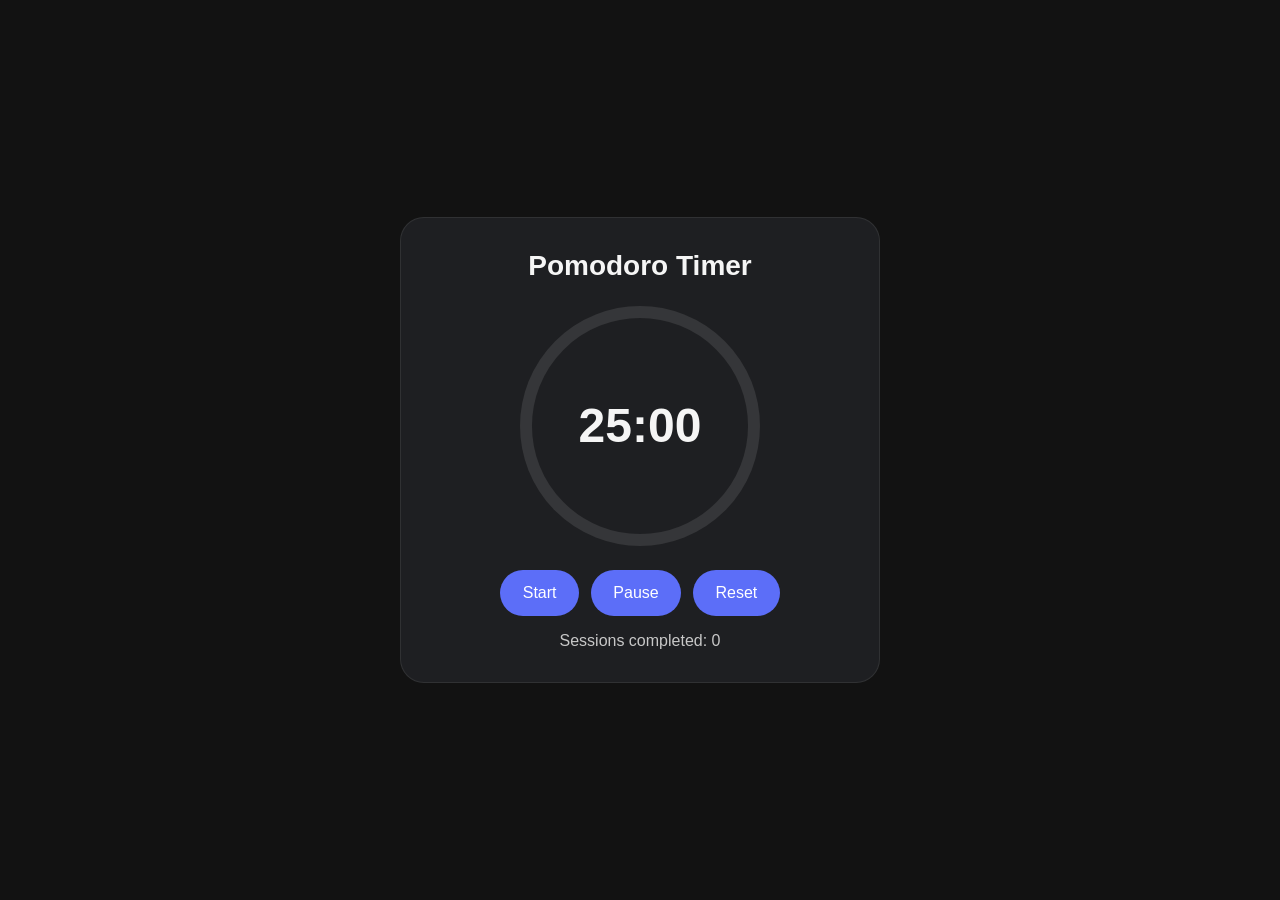
==== index.html @ e439b9ca "Add initial Pomodoro app skeleton Add basic Pomodoro timer skeleton: index.html (UI markup), style.c" ====
<!DOCTYPE html>
<html lang="en">
<head>
  <meta charset="UTF-8" />
  <meta name="viewport" content="width=device-width, initial-scale=1.0" />
  <title>Pomodoro Timer</title>
  <link rel="stylesheet" href="style.css" />
</head>
<body>
  <main class="app-shell">
    <section class="timer-card">
      <h1>Pomodoro Timer</h1>
      <div class="progress-ring" aria-label="Pomodoro progress">
        <span class="timer-label">25:00</span>
      </div>
      <div class="control-panel">
        <button id="start-btn" type="button">Start</button>
        <button id="pause-btn" type="button">Pause</button>
        <button id="reset-btn" type="button">Reset</button>
      </div>
      <div class="session-count">
        Sessions completed: <span id="session-count">0</span>
      </div>
    </section>
  </main>

  <script src="app.js"></script>
</body>
</html>
---- style.css ----
:root {
  color-scheme: dark;
  font-family: Arial, Helvetica, sans-serif;
  background: #121212;
  color: #f5f5f5;
}

* {
  box-sizing: border-box;
}

body {
  margin: 0;
  min-height: 100vh;
  display: grid;
  place-items: center;
  padding: 1rem;
}

.app-shell {
  width: min(100%, 480px);
}

.timer-card {
  background: rgba(32, 33, 36, 0.95);
  border: 1px solid rgba(255, 255, 255, 0.08);
  border-radius: 24px;
  padding: 2rem;
  text-align: center;
}

.timer-card h1 {
  margin: 0 0 1.5rem;
  font-size: 1.75rem;
}

.progress-ring {
  width: 240px;
  height: 240px;
  margin: 0 auto 1.5rem;
  border-radius: 50%;
  border: 12px solid rgba(255, 255, 255, 0.1);
  display: grid;
  place-items: center;
  position: relative;
}

.timer-label {
  font-size: 3rem;
  font-weight: 700;
}

.control-panel {
  display: flex;
  gap: 0.75rem;
  justify-content: center;
  flex-wrap: wrap;
  margin-bottom: 1rem;
}

button {
  border: none;
  border-radius: 999px;
  padding: 0.9rem 1.4rem;
  background: #5c6ef8;
  color: #fff;
  cursor: pointer;
  font-size: 1rem;
}

button:hover {
  background: #4a57d1;
}

button:disabled {
  opacity: 0.5;
  cursor: not-allowed;
}

.session-count {
  font-size: 1rem;
  color: #c8c8c8;
}
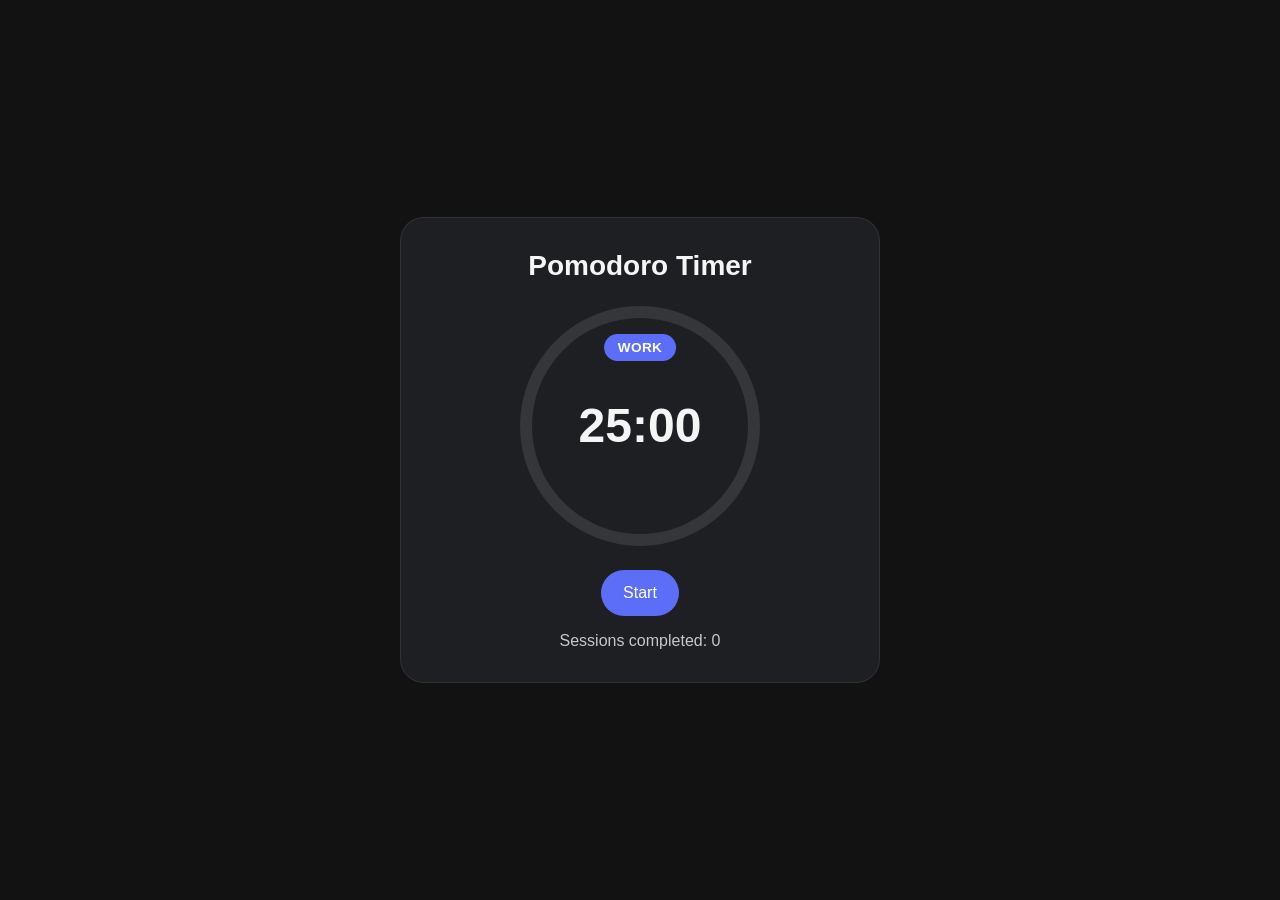
==== commit bd742c4a: "Add break phase and phase indicator Introduce a break phase and UI indicator: add BREAK_DURATION, st" ====
--- a/index.html
+++ b/index.html
@@ -11,6 +11,7 @@
     <section class="timer-card">
       <h1>Pomodoro Timer</h1>
       <div class="progress-ring" aria-label="Pomodoro progress">
+        <span id="phase-label" class="mode-pill work">Work</span>
         <span class="timer-label">25:00</span>
       </div>
       <div class="control-panel">
--- a/style.css
+++ b/style.css
@@ -43,11 +43,35 @@
   display: grid;
   place-items: center;
   position: relative;
+  overflow: hidden;
+}
+
+.mode-pill {
+  position: absolute;
+  top: 1rem;
+  left: 50%;
+  transform: translateX(-50%);
+  padding: 0.4rem 0.85rem;
+  border-radius: 999px;
+  font-size: 0.85rem;
+  font-weight: 700;
+  letter-spacing: 0.03em;
+  text-transform: uppercase;
+  color: #fff;
+}
+
+.mode-pill.work {
+  background: #5c6ef8;
+}
+
+.mode-pill.break {
+  background: #f76c6b;
 }
 
 .timer-label {
   font-size: 3rem;
   font-weight: 700;
+  z-index: 1;
 }
 
 .control-panel {
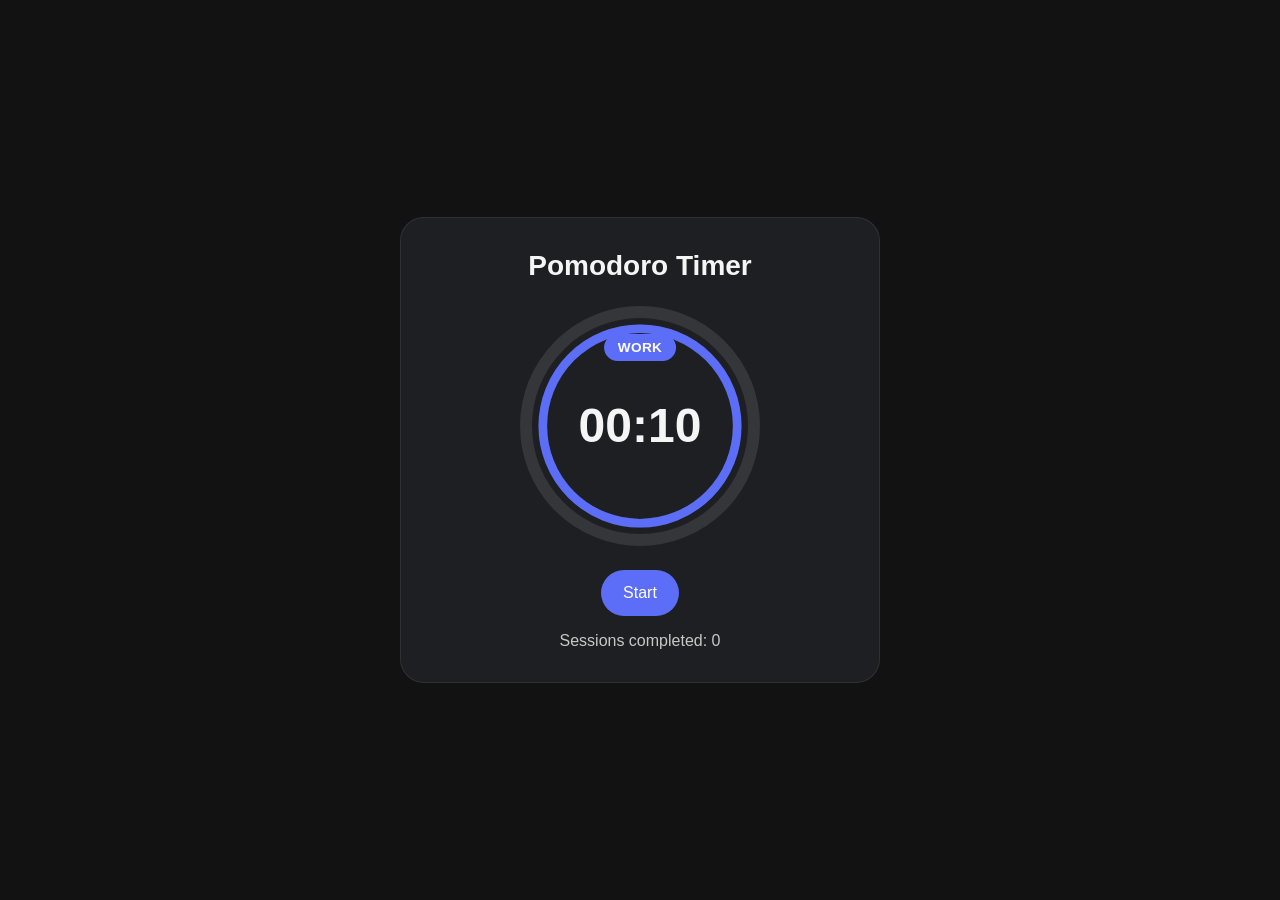
==== commit 24462898: "Add SVG progress ring and timer updates Attach an animated SVG progress ring to the Pomodoro timer a" ====
--- a/index.html
+++ b/index.html
@@ -11,6 +11,10 @@
     <section class="timer-card">
       <h1>Pomodoro Timer</h1>
       <div class="progress-ring" aria-label="Pomodoro progress">
+        <svg class="progress-svg" viewBox="0 0 200 200" width="240" height="240">
+          <circle class="progress-ring-bg" cx="100" cy="100" r="90" />
+          <circle id="progress-ring-fg" class="progress-ring-fg" cx="100" cy="100" r="90" />
+        </svg>
         <span id="phase-label" class="mode-pill work">Work</span>
         <span class="timer-label">25:00</span>
       </div>
--- a/style.css
+++ b/style.css
@@ -44,6 +44,37 @@
   place-items: center;
   position: relative;
   overflow: hidden;
+}
+
+.progress-svg {
+  position: absolute;
+  top: 0;
+  left: 0;
+  width: 100%;
+  height: 100%;
+  transform: rotate(-90deg);
+}
+
+.progress-ring-bg {
+  fill: none;
+  stroke: rgba(255, 255, 255, 0.1);
+  stroke-width: 8;
+}
+
+.progress-ring-fg {
+  fill: none;
+  stroke-width: 8;
+  stroke-linecap: round;
+  stroke-linejoin: round;
+  transition: stroke-dashoffset 0.3s ease;
+}
+
+.progress-ring-fg.work {
+  stroke: #5c6ef8;
+}
+
+.progress-ring-fg.break {
+  stroke: #f76c6b;
 }
 
 .mode-pill {
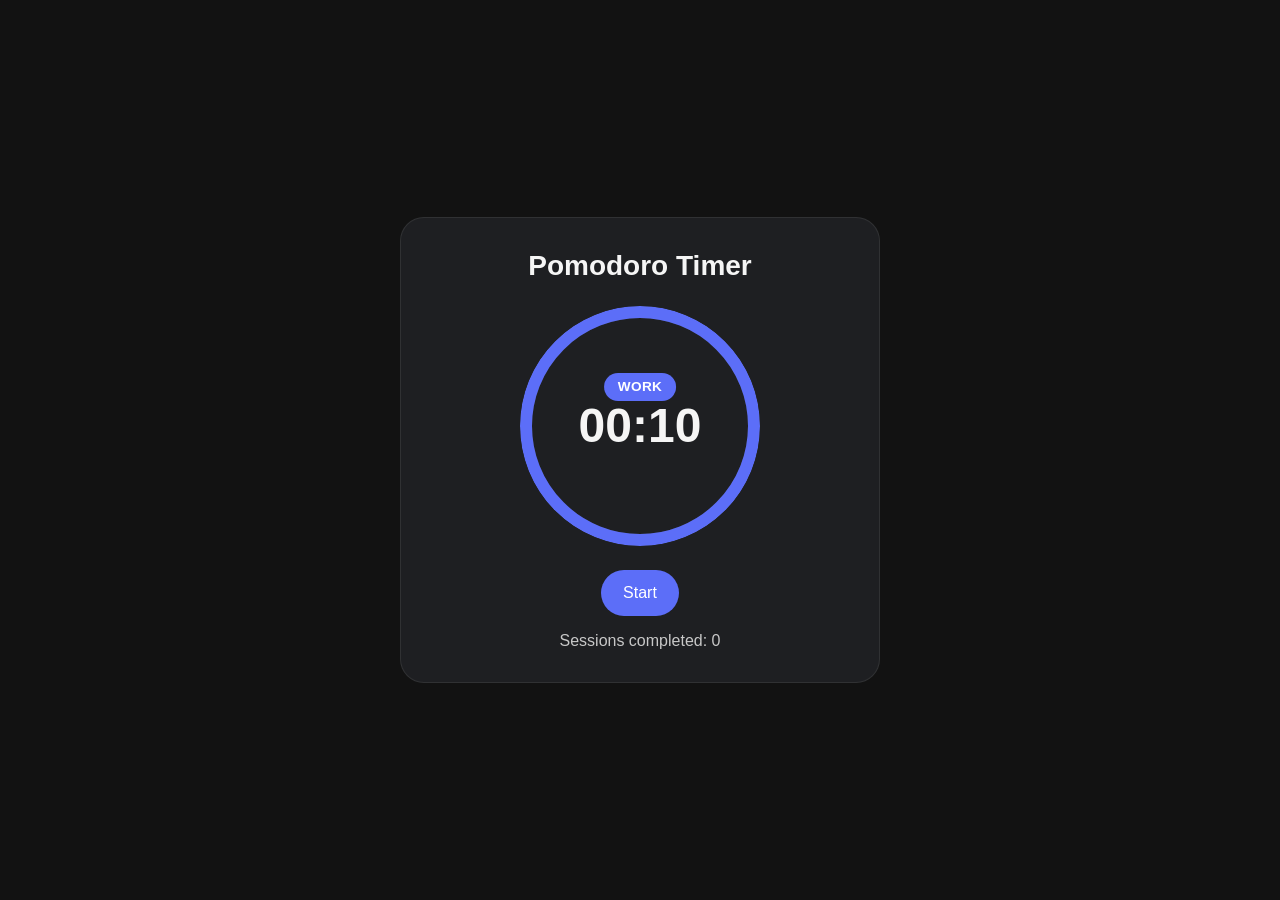
==== commit 98e65138: "Add audio cues and adjust progress ring Introduce Web Audio feedback (tick, click, and transition to" ====
--- a/index.html
+++ b/index.html
@@ -11,9 +11,9 @@
     <section class="timer-card">
       <h1>Pomodoro Timer</h1>
       <div class="progress-ring" aria-label="Pomodoro progress">
-        <svg class="progress-svg" viewBox="0 0 200 200" width="240" height="240">
-          <circle class="progress-ring-bg" cx="100" cy="100" r="90" />
-          <circle id="progress-ring-fg" class="progress-ring-fg" cx="100" cy="100" r="90" />
+        <svg class="progress-svg" viewBox="0 0 240 240" width="240" height="240">
+          <circle class="progress-ring-bg" cx="120" cy="120" r="114" />
+          <circle id="progress-ring-fg" class="progress-ring-fg" cx="120" cy="120" r="114" />
         </svg>
         <span id="phase-label" class="mode-pill work">Work</span>
         <span class="timer-label">25:00</span>
--- a/style.css
+++ b/style.css
@@ -39,12 +39,12 @@
   height: 240px;
   margin: 0 auto 1.5rem;
   border-radius: 50%;
-  border: 12px solid rgba(255, 255, 255, 0.1);
   display: grid;
   place-items: center;
   position: relative;
   overflow: hidden;
 }
+
 
 .progress-svg {
   position: absolute;
@@ -58,12 +58,12 @@
 .progress-ring-bg {
   fill: none;
   stroke: rgba(255, 255, 255, 0.1);
-  stroke-width: 8;
+  stroke-width: 12;
 }
 
 .progress-ring-fg {
   fill: none;
-  stroke-width: 8;
+  stroke-width: 12;
   stroke-linecap: round;
   stroke-linejoin: round;
   transition: stroke-dashoffset 0.3s ease;
@@ -79,7 +79,8 @@
 
 .mode-pill {
   position: absolute;
-  top: 1rem;
+  /* move the pill lower toward the center of the ring */
+  top: 28%;
   left: 50%;
   transform: translateX(-50%);
   padding: 0.4rem 0.85rem;
@@ -102,7 +103,9 @@
 .timer-label {
   font-size: 3rem;
   font-weight: 700;
-  z-index: 1;
+  position: relative;
+  display: inline-block;
+  z-index: 2;
 }
 
 .control-panel {
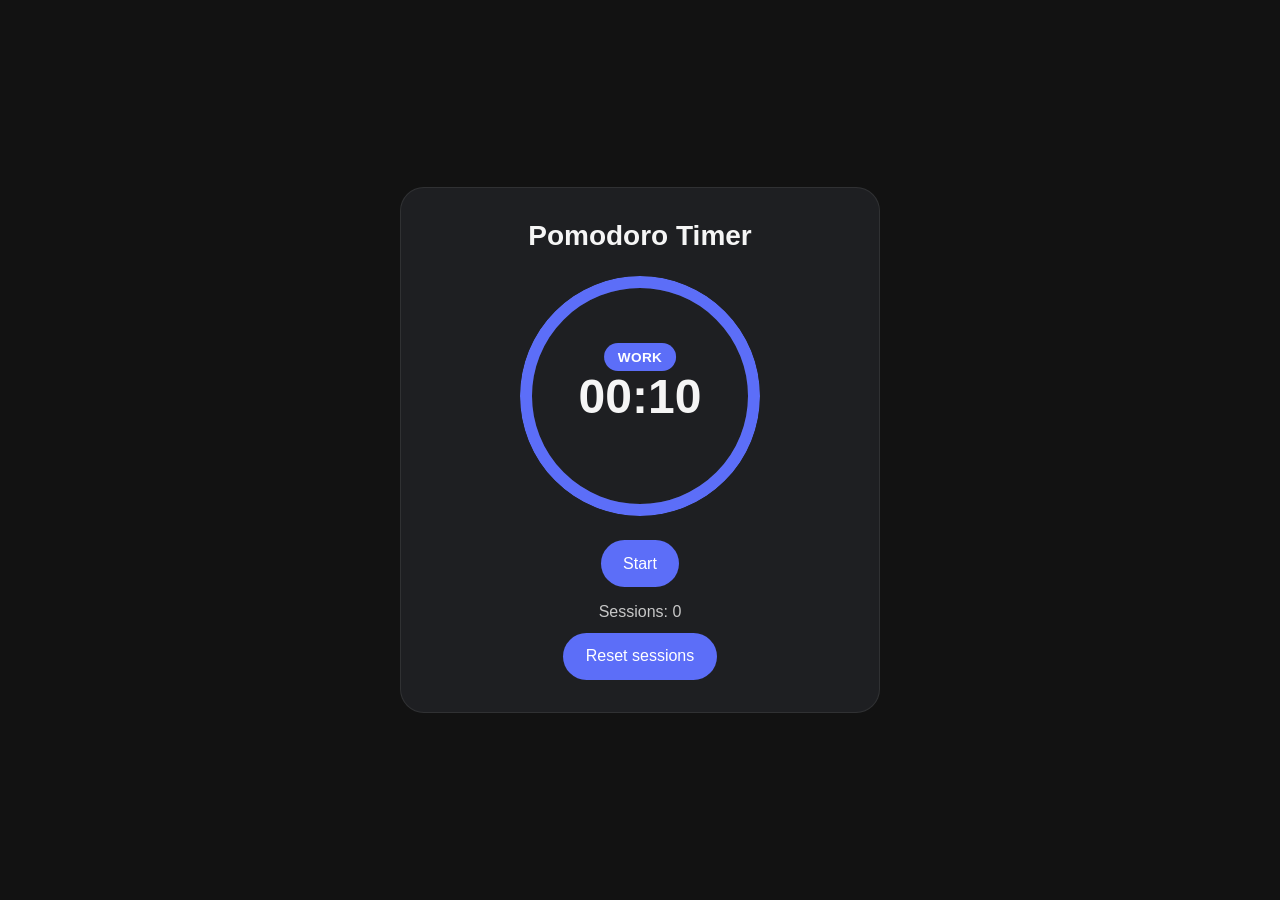
==== commit 7e48bab5: "Persist timer & sessions; add session controls Add persistent timer state and session count using lo" ====
--- a/index.html
+++ b/index.html
@@ -21,10 +21,12 @@
       <div class="control-panel">
         <button id="start-btn" type="button">Start</button>
         <button id="pause-btn" type="button">Pause</button>
-        <button id="reset-btn" type="button">Reset</button>
       </div>
-      <div class="session-count">
-        Sessions completed: <span id="session-count">0</span>
+      <div class="session-panel">
+        <div class="session-count">
+          Sessions: <span id="session-count">0</span>
+        </div>
+        <button id="reset-sessions-btn" type="button">Reset sessions</button>
       </div>
     </section>
   </main>
--- a/style.css
+++ b/style.css
@@ -135,6 +135,13 @@
   cursor: not-allowed;
 }
 
+.session-panel {
+  display: grid;
+  gap: 0.75rem;
+  justify-items: center;
+  margin-top: 0.5rem;
+}
+
 .session-count {
   font-size: 1rem;
   color: #c8c8c8;
